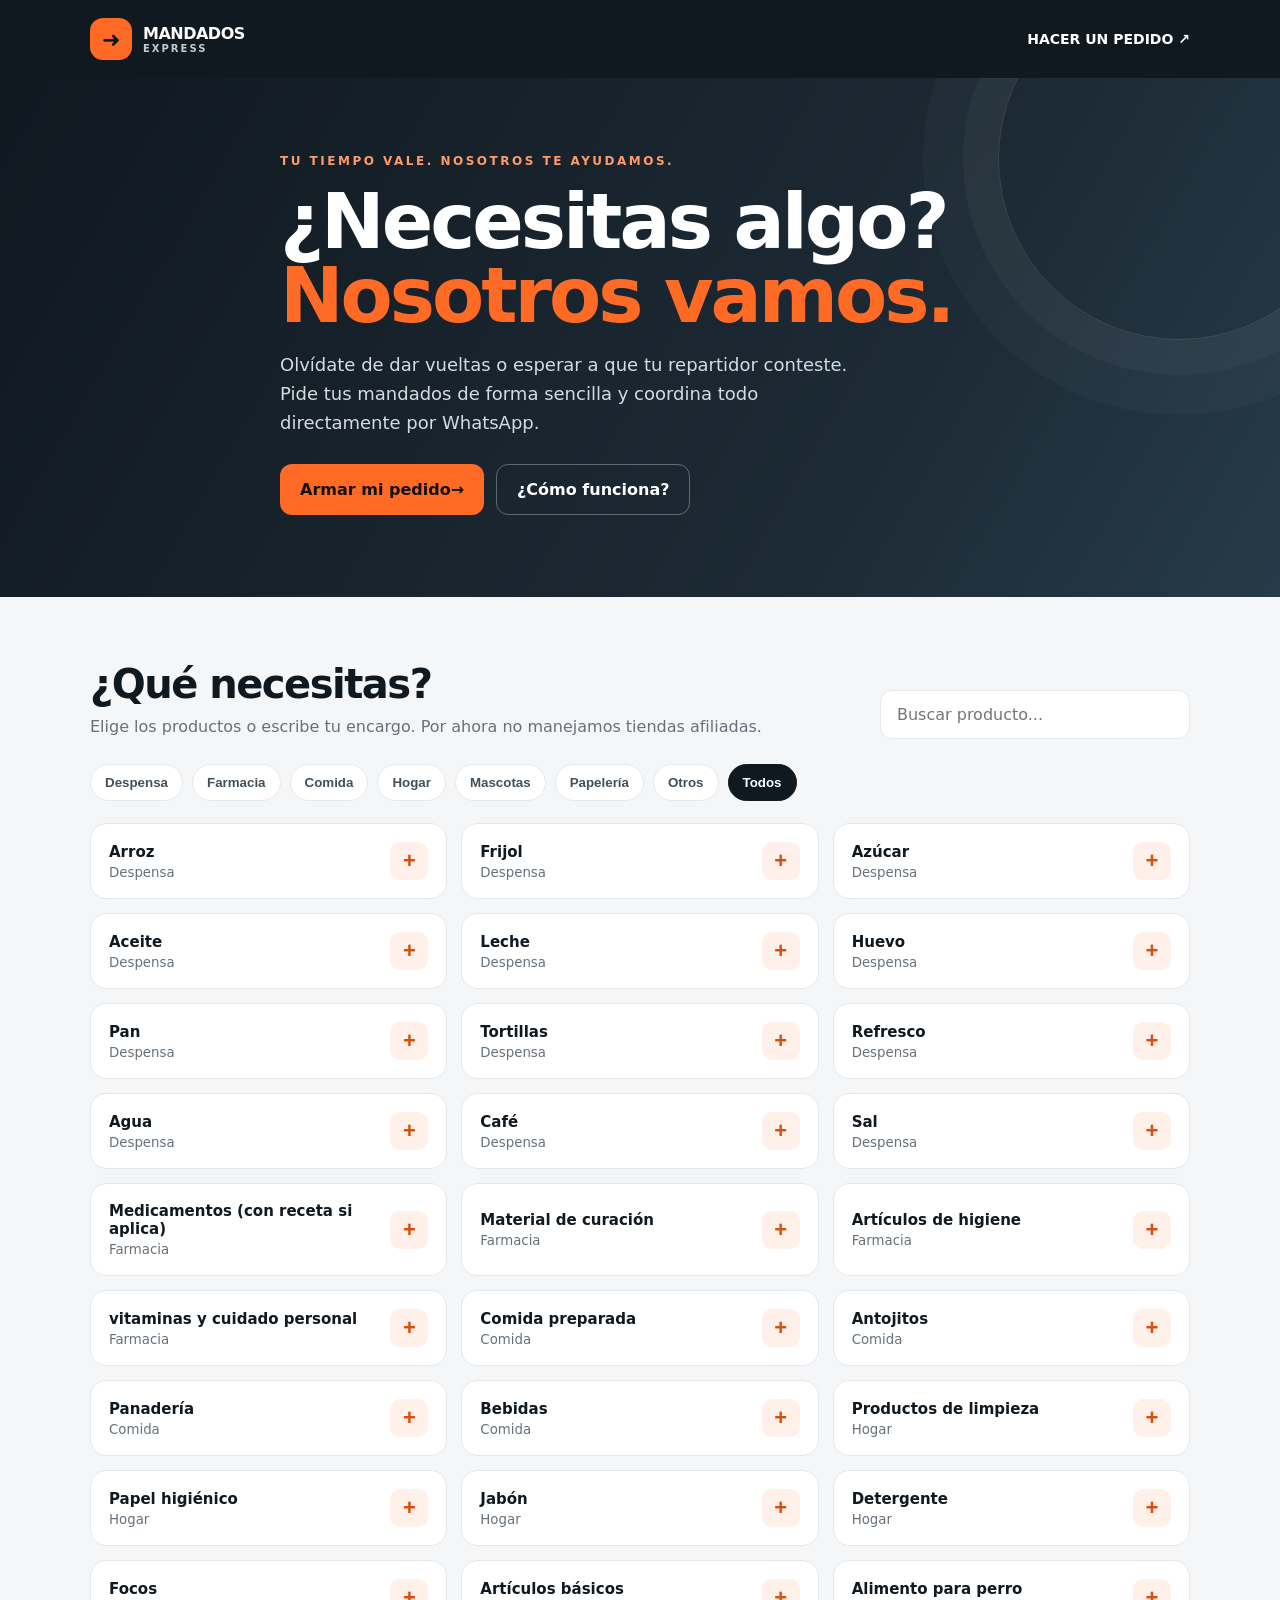
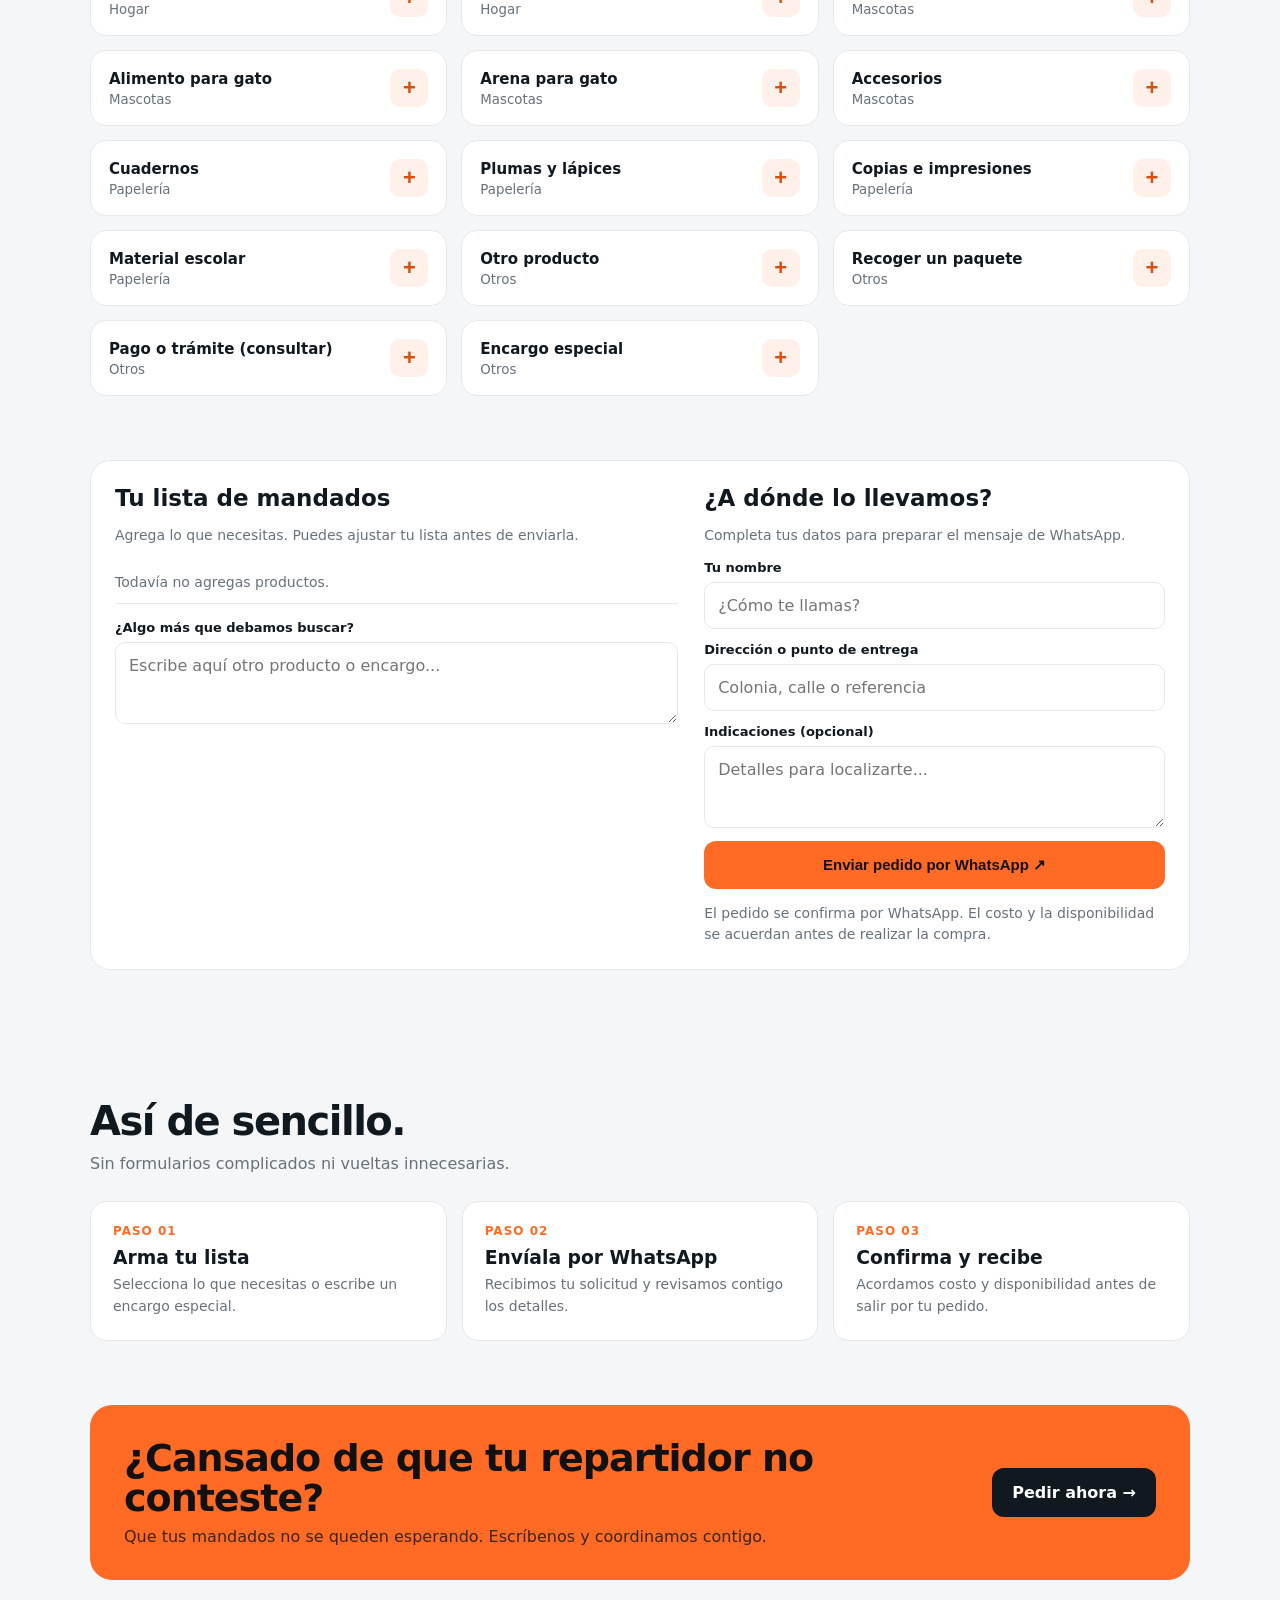
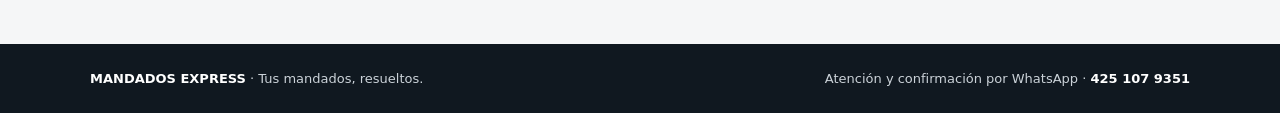
==== mandados-express/index.html @ 9ea8df2b "Agregar primera versión de Mandados Express" ====
<!doctype html>
<html lang="es">
<head>
<meta charset="utf-8">
<meta name="viewport" content="width=device-width,initial-scale=1">
<meta name="theme-color" content="#101820">
<meta name="description" content="Mandados Express. Tus compras y encargos, sin complicaciones. Pide por WhatsApp.">
<title>Mandados Express | Tus mandados, resueltos</title>
<style>
:root{--ink:#101820;--paper:#f5f6f7;--orange:#ff6b24;--muted:#66717b;--line:#e5e8eb;--white:#fff}
*{box-sizing:border-box}html{scroll-behavior:smooth}body{margin:0;background:var(--paper);color:var(--ink);font-family:Inter,ui-sans-serif,system-ui,-apple-system,"Segoe UI",sans-serif}
a{color:inherit}.wrap{width:min(1100px,92%);margin:auto}
header{background:var(--ink);color:white;padding:18px 0}.nav{display:flex;justify-content:space-between;align-items:center;gap:16px}.brand{display:flex;align-items:center;gap:11px;font-weight:900;letter-spacing:-.5px}.mark{display:grid;place-items:center;width:42px;height:42px;border-radius:13px;background:var(--orange);color:#111;font-size:22px}.brand small{display:block;color:#c5cbd0;font-size:10px;letter-spacing:2px;font-weight:700}.nav a{font-size:14px;text-decoration:none;font-weight:800}
.hero{background:linear-gradient(120deg,#101820 0%,#1d2b36 70%,#263b49 100%);color:white;padding:76px 0 82px;overflow:hidden;position:relative}.hero:after{content:"";position:absolute;width:360px;height:360px;border:1px solid #ffffff20;border-radius:50%;right:-80px;top:-100px;box-shadow:0 0 0 35px #ffffff08,0 0 0 75px #ffffff06}.hero-inner{position:relative;z-index:1;max-width:720px}.eyebrow{color:#ff9a69;font-size:12px;font-weight:900;letter-spacing:2.5px;text-transform:uppercase}.hero h1{font-size:clamp(42px,7vw,76px);line-height:.98;letter-spacing:-3px;margin:17px 0}.hero h1 span{color:var(--orange)}.hero p{font-size:18px;line-height:1.6;color:#d4dce1;max-width:570px;margin:0 0 27px}.actions{display:flex;flex-wrap:wrap;gap:12px}.btn{display:inline-flex;align-items:center;justify-content:center;border:0;border-radius:12px;padding:15px 20px;font-weight:900;text-decoration:none;cursor:pointer}.primary{background:var(--orange);color:#111}.secondary{border:1px solid #ffffff50;color:white}.section{padding:64px 0}.section-head{display:flex;justify-content:space-between;align-items:end;gap:20px;margin-bottom:25px}.section h2{font-size:clamp(28px,4vw,40px);letter-spacing:-1.5px;margin:0 0 8px}.section-head p{color:var(--muted);margin:0;line-height:1.5}.search{width:min(310px,100%);padding:14px 16px;border:1px solid var(--line);border-radius:12px;background:white;font:inherit;outline:none}.search:focus,input:focus,textarea:focus{border-color:var(--orange);box-shadow:0 0 0 3px #ff6b2420}
.categories{display:flex;gap:9px;flex-wrap:wrap;margin:0 0 22px}.chip{border:1px solid var(--line);background:white;padding:10px 14px;border-radius:99px;font-weight:800;color:#43505a;cursor:pointer}.chip.active{background:var(--ink);color:white;border-color:var(--ink)}
.catalog{display:grid;grid-template-columns:repeat(3,1fr);gap:14px}.item{background:white;border:1px solid var(--line);border-radius:16px;padding:18px;display:flex;align-items:center;justify-content:space-between;gap:12px}.item strong{display:block;font-size:15px}.item small{color:var(--muted);display:block;margin-top:4px}.add{flex:none;border:0;background:#fff0e9;color:#d94e0c;border-radius:10px;width:38px;height:38px;font-size:22px;font-weight:900;cursor:pointer}.empty{grid-column:1/-1;text-align:center;padding:35px;color:var(--muted);background:white;border-radius:16px}
.order{background:white;border:1px solid var(--line);border-radius:20px;padding:24px;display:grid;grid-template-columns:1.1fr .9fr;gap:26px}.order h3{font-size:23px;margin:0 0 8px}.muted{color:var(--muted);font-size:14px;line-height:1.5}.order-list{margin:16px 0;padding:0;list-style:none}.order-list li{display:flex;justify-content:space-between;gap:12px;padding:10px 0;border-bottom:1px solid var(--line);font-size:14px}.remove{border:0;background:none;color:#b44320;font-weight:800;cursor:pointer}.field{display:grid;gap:7px;margin-bottom:13px}.field label{font-size:13px;font-weight:800}.field input,.field textarea{width:100%;padding:13px;border:1px solid var(--line);border-radius:10px;font:inherit;background:#fff}.field textarea{min-height:82px;resize:vertical}.send{width:100%;font-size:15px}.how{display:grid;grid-template-columns:repeat(3,1fr);gap:15px}.step{background:white;border:1px solid var(--line);border-radius:16px;padding:22px}.num{font-size:12px;font-weight:900;color:var(--orange);letter-spacing:1px}.step h3{margin:9px 0 6px}.step p{margin:0;color:var(--muted);font-size:14px;line-height:1.55}
.ad{background:#ff6b24;border-radius:22px;padding:34px;color:#111;display:flex;align-items:center;justify-content:space-between;gap:22px}.ad h2{font-size:clamp(26px,4vw,38px);line-height:1.05;letter-spacing:-1px;margin:0 0 9px}.ad p{margin:0;color:#3b2419}.ad .btn{background:#101820;color:white;white-space:nowrap}
footer{background:var(--ink);color:#cbd2d8;padding:27px 0;font-size:13px}.foot{display:flex;justify-content:space-between;gap:15px;flex-wrap:wrap}.foot strong{color:white}
@media(max-width:760px){.hero{padding:58px 0}.section{padding:48px 0}.section-head{align-items:stretch;flex-direction:column}.search{width:100%}.catalog{grid-template-columns:repeat(2,1fr)}.order{grid-template-columns:1fr}.how{grid-template-columns:1fr}.ad{align-items:flex-start;flex-direction:column}}
@media(max-width:430px){.catalog{grid-template-columns:1fr}.hero h1{letter-spacing:-2px}.nav>a{font-size:12px}}
</style>
</head>
<body>
<header><div class="wrap nav"><div class="brand"><span class="mark">➜</span><span>MANDADOS<small>EXPRESS</small></span></div><a href="#pedido">HACER UN PEDIDO ↗</a></div></header>
<main>
<section class="hero"><div class="wrap hero-inner"><div class="eyebrow">Tu tiempo vale. Nosotros te ayudamos.</div><h1>¿Necesitas algo?<br><span>Nosotros vamos.</span></h1><p>Olvídate de dar vueltas o esperar a que tu repartidor conteste. Pide tus mandados de forma sencilla y coordina todo directamente por WhatsApp.</p><div class="actions"><a class="btn primary" href="#pedido">Armar mi pedido <span aria-hidden="true">→</span></a><a class="btn secondary" href="#como-funciona">¿Cómo funciona?</a></div></div></section>
<section class="section" id="catalogo"><div class="wrap"><div class="section-head"><div><h2>¿Qué necesitas?</h2><p>Elige los productos o escribe tu encargo. Por ahora no manejamos tiendas afiliadas.</p></div><input class="search" id="search" type="search" placeholder="Buscar producto..." aria-label="Buscar producto"></div><div class="categories" id="categories"></div><div class="catalog" id="catalog"></div></div></section>
<section class="section" id="pedido" style="padding-top:0"><div class="wrap"><div class="order"><div><h3>Tu lista de mandados</h3><p class="muted">Agrega lo que necesitas. Puedes ajustar tu lista antes de enviarla.</p><ul class="order-list" id="orderList"><li class="muted">Todavía no agregas productos.</li></ul><div class="field"><label for="extra">¿Algo más que debamos buscar?</label><textarea id="extra" placeholder="Escribe aquí otro producto o encargo..."></textarea></div></div><div><h3>¿A dónde lo llevamos?</h3><p class="muted">Completa tus datos para preparar el mensaje de WhatsApp.</p><div class="field"><label for="name">Tu nombre</label><input id="name" autocomplete="name" placeholder="¿Cómo te llamas?"></div><div class="field"><label for="address">Dirección o punto de entrega</label><input id="address" autocomplete="street-address" placeholder="Colonia, calle o referencia"></div><div class="field"><label for="notes">Indicaciones (opcional)</label><textarea id="notes" placeholder="Detalles para localizarte..."></textarea></div><button class="btn primary send" id="send">Enviar pedido por WhatsApp ↗</button><p class="muted" style="margin-bottom:0">El pedido se confirma por WhatsApp. El costo y la disponibilidad se acuerdan antes de realizar la compra.</p></div></div></div></section>
<section class="section" id="como-funciona"><div class="wrap"><div class="section-head"><div><h2>Así de sencillo.</h2><p>Sin formularios complicados ni vueltas innecesarias.</p></div></div><div class="how"><article class="step"><div class="num">PASO 01</div><h3>Arma tu lista</h3><p>Selecciona lo que necesitas o escribe un encargo especial.</p></article><article class="step"><div class="num">PASO 02</div><h3>Envíala por WhatsApp</h3><p>Recibimos tu solicitud y revisamos contigo los detalles.</p></article><article class="step"><div class="num">PASO 03</div><h3>Confirma y recibe</h3><p>Acordamos costo y disponibilidad antes de salir por tu pedido.</p></article></div></div></section>
<section class="section" style="padding-top:0"><div class="wrap"><div class="ad"><div><h2>¿Cansado de que tu repartidor no conteste?</h2><p>Que tus mandados no se queden esperando. Escríbenos y coordinamos contigo.</p></div><a class="btn" href="#pedido">Pedir ahora →</a></div></div></section>
</main>
<footer><div class="wrap foot"><div><strong>MANDADOS EXPRESS</strong> · Tus mandados, resueltos.</div><div>Atención y confirmación por WhatsApp · <strong>425 107 9351</strong></div></div></footer>
<script>
const PHONE="524251079351";
const groups={
 "Todos":["Despensa","Farmacia","Comida","Hogar","Mascotas","Papelería","Otros"],
 "Despensa":["Arroz","Frijol","Azúcar","Aceite","Leche","Huevo","Pan","Tortillas","Refresco","Agua","Café","Sal"],
 "Farmacia":["Medicamentos (con receta si aplica)","Material de curación","Artículos de higiene"," vitaminas y cuidado personal"],
 "Comida":["Comida preparada","Antojitos","Panadería","Bebidas"],
 "Hogar":["Productos de limpieza","Papel higiénico","Jabón","Detergente","Focos","Artículos básicos"],
 "Mascotas":["Alimento para perro","Alimento para gato","Arena para gato","Accesorios"],
 "Papelería":["Cuadernos","Plumas y lápices","Copias e impresiones","Material escolar"],
 "Otros":["Otro producto","Recoger un paquete","Pago o trámite (consultar)","Encargo especial"]
};
let active="Todos", selected=[];
const catalog=document.getElementById("catalog"), categories=document.getElementById("categories"), search=document.getElementById("search"), orderList=document.getElementById("orderList");
function renderCategories(){categories.innerHTML=groups.Todos.map(c=>'<button class="chip '+(active===c?'active':'')+'" data-cat="'+c+'">'+c+'</button>').join('')+'<button class="chip '+(active==="Todos"?'active':'')+'" data-cat="Todos">Todos</button>';categories.querySelectorAll("button").forEach(b=>b.addEventListener("click",()=>{active=b.dataset.cat;renderCategories();renderCatalog()}))}
function renderCatalog(){const q=search.value.trim().toLocaleLowerCase("es");let entries=[];Object.entries(groups).forEach(([cat,items])=>{if(cat==="Todos"||active!=="Todos"&&cat!==active)return;items.forEach(name=>{if(name.toLocaleLowerCase("es").includes(q))entries.push({cat,name})})});catalog.innerHTML=entries.length?entries.map((x,i)=>'<article class="item"><div><strong>'+x.name+'</strong><small>'+x.cat+'</small></div><button class="add" data-index="'+i+'" aria-label="Agregar '+x.name+'">+</button></article>').join(''):'<div class="empty">No encontramos ese producto. Puedes escribirlo en “¿Algo más que debamos buscar?”.</div>';catalog.querySelectorAll(".add").forEach((b,i)=>b.addEventListener("click",()=>{selected.push(entries[i].name);renderOrder()}))}
function renderOrder(){orderList.innerHTML=selected.length?selected.map((n,i)=>'<li><span>'+n+'</span><button class="remove" data-remove="'+i+'">Quitar</button></li>').join(''):'<li class="muted">Todavía no agregas productos.</li>';orderList.querySelectorAll("[data-remove]").forEach(b=>b.addEventListener("click",()=>{selected.splice(Number(b.dataset.remove),1);renderOrder()}))}
search.addEventListener("input",renderCatalog);
document.getElementById("send").addEventListener("click",()=>{const name=document.getElementById("name").value.trim(),address=document.getElementById("address").value.trim(),extra=document.getElementById("extra").value.trim(),notes=document.getElementById("notes").value.trim();if(!name||!address){alert("Escribe tu nombre y la dirección o punto de entrega.");return}if(!selected.length&&!extra){alert("Agrega al menos un producto o encargo.");return}const lines=["Hola, quiero solicitar un mandado con Mandados Express.","","Nombre: "+name,"Entrega: "+address,"","Mi lista:",...(selected.length?selected.map((x,i)=>(i+1)+". "+x):["Sin productos seleccionados"]),...(extra?["","Otro encargo: "+extra]:[]),...(notes?["","Indicaciones: "+notes]:[]),"","Por favor confirmen disponibilidad y costo antes de realizar la compra."];window.open("https://wa.me/"+PHONE+"?text="+encodeURIComponent(lines.join("\n")),"_blank","noopener")});
renderCategories();renderCatalog();renderOrder();
</script>
</body>
</html>
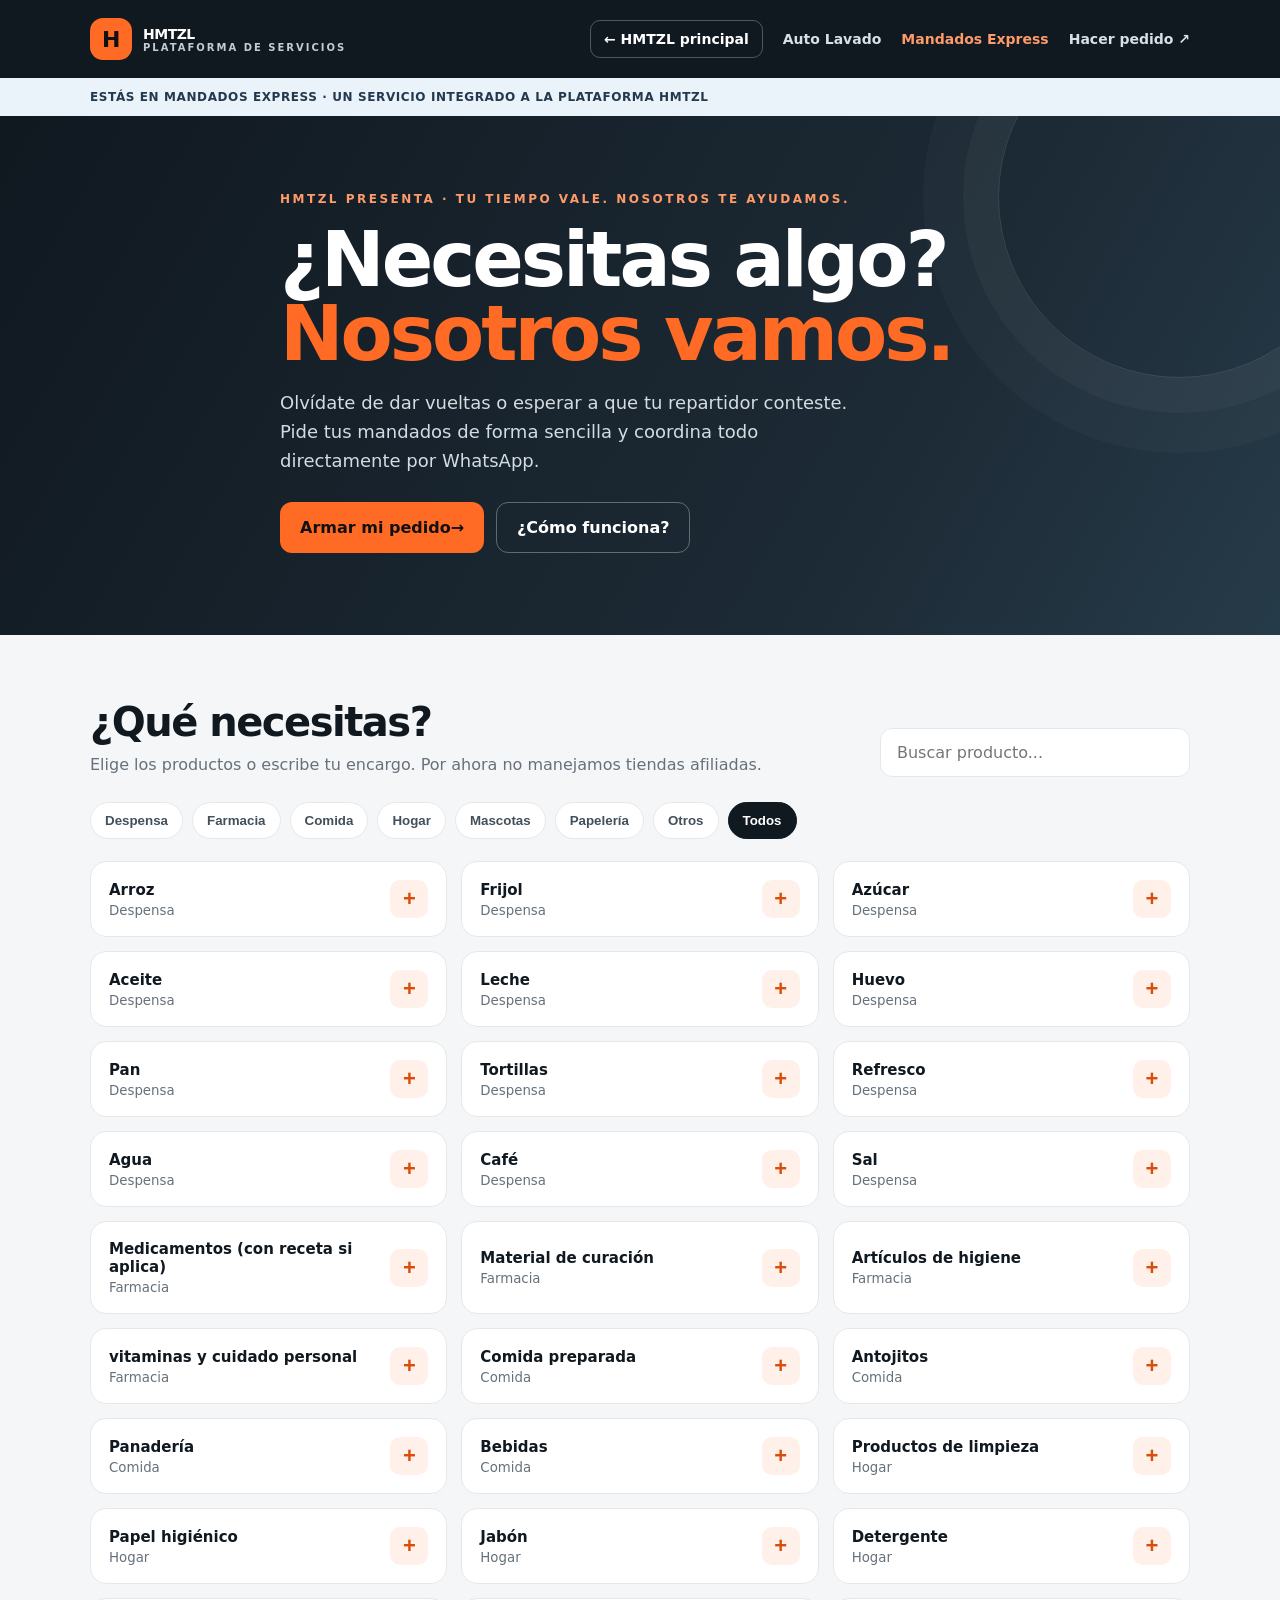
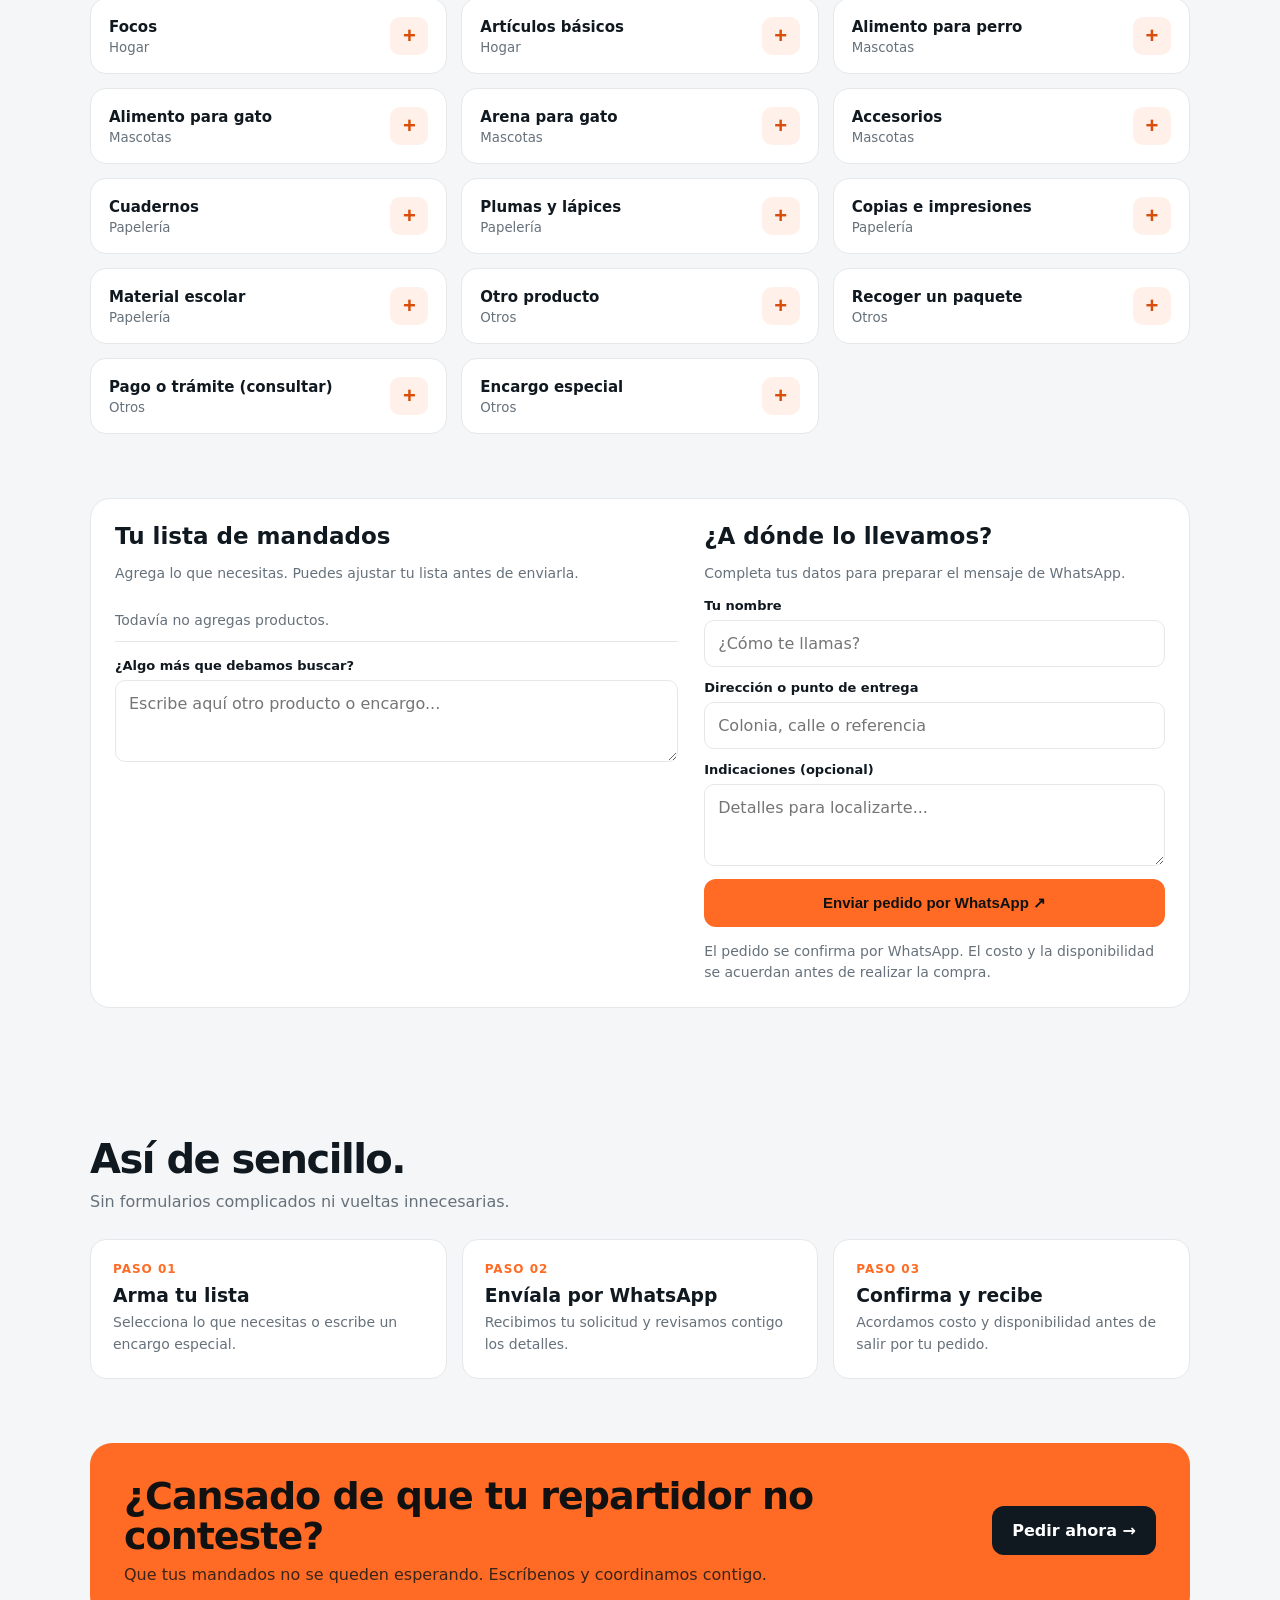
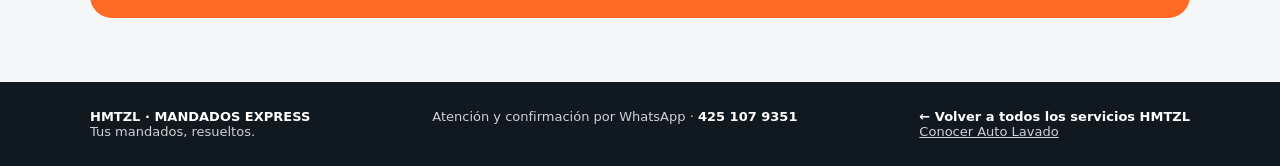
==== commit 4005aea1: "Connect Mandados Express to HMTZL navigation" ====
--- a/mandados-express/index.html
+++ b/mandados-express/index.html
@@ -4,33 +4,33 @@
 <meta charset="utf-8">
 <meta name="viewport" content="width=device-width,initial-scale=1">
 <meta name="theme-color" content="#101820">
-<meta name="description" content="Mandados Express. Tus compras y encargos, sin complicaciones. Pide por WhatsApp.">
-<title>Mandados Express | Tus mandados, resueltos</title>
+<meta name="description" content="Mandados Express, servicio de la plataforma HMTZL. Tus compras y encargos, coordinados directamente por WhatsApp.">
+<title>Mandados Express | HMTZL</title>
 <style>
 :root{--ink:#101820;--paper:#f5f6f7;--orange:#ff6b24;--muted:#66717b;--line:#e5e8eb;--white:#fff}
 *{box-sizing:border-box}html{scroll-behavior:smooth}body{margin:0;background:var(--paper);color:var(--ink);font-family:Inter,ui-sans-serif,system-ui,-apple-system,"Segoe UI",sans-serif}
 a{color:inherit}.wrap{width:min(1100px,92%);margin:auto}
-header{background:var(--ink);color:white;padding:18px 0}.nav{display:flex;justify-content:space-between;align-items:center;gap:16px}.brand{display:flex;align-items:center;gap:11px;font-weight:900;letter-spacing:-.5px}.mark{display:grid;place-items:center;width:42px;height:42px;border-radius:13px;background:var(--orange);color:#111;font-size:22px}.brand small{display:block;color:#c5cbd0;font-size:10px;letter-spacing:2px;font-weight:700}.nav a{font-size:14px;text-decoration:none;font-weight:800}
+header{background:var(--ink);color:white;padding:18px 0}.nav{display:flex;justify-content:space-between;align-items:center;gap:18px}.brand{display:flex;align-items:center;gap:11px;font-weight:900;letter-spacing:-.5px}.mark{display:grid;place-items:center;width:42px;height:42px;border-radius:13px;background:var(--orange);color:#111;font-size:22px}.brand small{display:block;color:#c5cbd0;font-size:10px;letter-spacing:2px;font-weight:700}.nav a{font-size:14px;text-decoration:none;font-weight:800}.brand-link{text-decoration:none}.nav-links{display:flex;align-items:center;gap:20px}.nav-links a{color:#d8e0e6}.nav-links a.current{color:#ff9a69}.nav-links .main-link{color:#fff;border:1px solid #ffffff45;padding:10px 13px;border-radius:10px}.platform-note{background:#eaf2fa;color:#23394d;padding:12px 0;font-size:12px;font-weight:800;letter-spacing:.6px}.platform-note a{color:#135da8;text-decoration:none}
 .hero{background:linear-gradient(120deg,#101820 0%,#1d2b36 70%,#263b49 100%);color:white;padding:76px 0 82px;overflow:hidden;position:relative}.hero:after{content:"";position:absolute;width:360px;height:360px;border:1px solid #ffffff20;border-radius:50%;right:-80px;top:-100px;box-shadow:0 0 0 35px #ffffff08,0 0 0 75px #ffffff06}.hero-inner{position:relative;z-index:1;max-width:720px}.eyebrow{color:#ff9a69;font-size:12px;font-weight:900;letter-spacing:2.5px;text-transform:uppercase}.hero h1{font-size:clamp(42px,7vw,76px);line-height:.98;letter-spacing:-3px;margin:17px 0}.hero h1 span{color:var(--orange)}.hero p{font-size:18px;line-height:1.6;color:#d4dce1;max-width:570px;margin:0 0 27px}.actions{display:flex;flex-wrap:wrap;gap:12px}.btn{display:inline-flex;align-items:center;justify-content:center;border:0;border-radius:12px;padding:15px 20px;font-weight:900;text-decoration:none;cursor:pointer}.primary{background:var(--orange);color:#111}.secondary{border:1px solid #ffffff50;color:white}.section{padding:64px 0}.section-head{display:flex;justify-content:space-between;align-items:end;gap:20px;margin-bottom:25px}.section h2{font-size:clamp(28px,4vw,40px);letter-spacing:-1.5px;margin:0 0 8px}.section-head p{color:var(--muted);margin:0;line-height:1.5}.search{width:min(310px,100%);padding:14px 16px;border:1px solid var(--line);border-radius:12px;background:white;font:inherit;outline:none}.search:focus,input:focus,textarea:focus{border-color:var(--orange);box-shadow:0 0 0 3px #ff6b2420}
 .categories{display:flex;gap:9px;flex-wrap:wrap;margin:0 0 22px}.chip{border:1px solid var(--line);background:white;padding:10px 14px;border-radius:99px;font-weight:800;color:#43505a;cursor:pointer}.chip.active{background:var(--ink);color:white;border-color:var(--ink)}
 .catalog{display:grid;grid-template-columns:repeat(3,1fr);gap:14px}.item{background:white;border:1px solid var(--line);border-radius:16px;padding:18px;display:flex;align-items:center;justify-content:space-between;gap:12px}.item strong{display:block;font-size:15px}.item small{color:var(--muted);display:block;margin-top:4px}.add{flex:none;border:0;background:#fff0e9;color:#d94e0c;border-radius:10px;width:38px;height:38px;font-size:22px;font-weight:900;cursor:pointer}.empty{grid-column:1/-1;text-align:center;padding:35px;color:var(--muted);background:white;border-radius:16px}
 .order{background:white;border:1px solid var(--line);border-radius:20px;padding:24px;display:grid;grid-template-columns:1.1fr .9fr;gap:26px}.order h3{font-size:23px;margin:0 0 8px}.muted{color:var(--muted);font-size:14px;line-height:1.5}.order-list{margin:16px 0;padding:0;list-style:none}.order-list li{display:flex;justify-content:space-between;gap:12px;padding:10px 0;border-bottom:1px solid var(--line);font-size:14px}.remove{border:0;background:none;color:#b44320;font-weight:800;cursor:pointer}.field{display:grid;gap:7px;margin-bottom:13px}.field label{font-size:13px;font-weight:800}.field input,.field textarea{width:100%;padding:13px;border:1px solid var(--line);border-radius:10px;font:inherit;background:#fff}.field textarea{min-height:82px;resize:vertical}.send{width:100%;font-size:15px}.how{display:grid;grid-template-columns:repeat(3,1fr);gap:15px}.step{background:white;border:1px solid var(--line);border-radius:16px;padding:22px}.num{font-size:12px;font-weight:900;color:var(--orange);letter-spacing:1px}.step h3{margin:9px 0 6px}.step p{margin:0;color:var(--muted);font-size:14px;line-height:1.55}
 .ad{background:#ff6b24;border-radius:22px;padding:34px;color:#111;display:flex;align-items:center;justify-content:space-between;gap:22px}.ad h2{font-size:clamp(26px,4vw,38px);line-height:1.05;letter-spacing:-1px;margin:0 0 9px}.ad p{margin:0;color:#3b2419}.ad .btn{background:#101820;color:white;white-space:nowrap}
 footer{background:var(--ink);color:#cbd2d8;padding:27px 0;font-size:13px}.foot{display:flex;justify-content:space-between;gap:15px;flex-wrap:wrap}.foot strong{color:white}
-@media(max-width:760px){.hero{padding:58px 0}.section{padding:48px 0}.section-head{align-items:stretch;flex-direction:column}.search{width:100%}.catalog{grid-template-columns:repeat(2,1fr)}.order{grid-template-columns:1fr}.how{grid-template-columns:1fr}.ad{align-items:flex-start;flex-direction:column}}
+@media(max-width:760px){.nav{flex-wrap:wrap}.nav-links{width:100%;justify-content:space-between;gap:8px;flex-wrap:wrap}.nav-links a{font-size:12px}.nav-links .main-link{padding:8px 10px}.hero{padding:58px 0}.section{padding:48px 0}.section-head{align-items:stretch;flex-direction:column}.search{width:100%}.catalog{grid-template-columns:repeat(2,1fr)}.order{grid-template-columns:1fr}.how{grid-template-columns:1fr}.ad{align-items:flex-start;flex-direction:column}}
 @media(max-width:430px){.catalog{grid-template-columns:1fr}.hero h1{letter-spacing:-2px}.nav>a{font-size:12px}}
 </style>
 </head>
 <body>
-<header><div class="wrap nav"><div class="brand"><span class="mark">➜</span><span>MANDADOS<small>EXPRESS</small></span></div><a href="#pedido">HACER UN PEDIDO ↗</a></div></header>
+<header><div class="wrap nav"><a class="brand brand-link" href="../index.html" aria-label="Volver a HMTZL"><span class="mark">H</span><span>HMTZL<small>PLATAFORMA DE SERVICIOS</small></span></a><nav class="nav-links" aria-label="Navegación HMTZL"><a class="main-link" href="../index.html">← HMTZL principal</a><a href="../index.html#paquetes">Auto Lavado</a><a class="current" href="#catalogo" aria-current="page">Mandados Express</a><a href="#pedido">Hacer pedido ↗</a></nav></div></header><div class="platform-note"><div class="wrap">ESTÁS EN MANDADOS EXPRESS · UN SERVICIO INTEGRADO A LA PLATAFORMA HMTZL</div></div>
 <main>
-<section class="hero"><div class="wrap hero-inner"><div class="eyebrow">Tu tiempo vale. Nosotros te ayudamos.</div><h1>¿Necesitas algo?<br><span>Nosotros vamos.</span></h1><p>Olvídate de dar vueltas o esperar a que tu repartidor conteste. Pide tus mandados de forma sencilla y coordina todo directamente por WhatsApp.</p><div class="actions"><a class="btn primary" href="#pedido">Armar mi pedido <span aria-hidden="true">→</span></a><a class="btn secondary" href="#como-funciona">¿Cómo funciona?</a></div></div></section>
+<section class="hero"><div class="wrap hero-inner"><div class="eyebrow">HMTZL presenta · Tu tiempo vale. Nosotros te ayudamos.</div><h1>¿Necesitas algo?<br><span>Nosotros vamos.</span></h1><p>Olvídate de dar vueltas o esperar a que tu repartidor conteste. Pide tus mandados de forma sencilla y coordina todo directamente por WhatsApp.</p><div class="actions"><a class="btn primary" href="#pedido">Armar mi pedido <span aria-hidden="true">→</span></a><a class="btn secondary" href="#como-funciona">¿Cómo funciona?</a></div></div></section>
 <section class="section" id="catalogo"><div class="wrap"><div class="section-head"><div><h2>¿Qué necesitas?</h2><p>Elige los productos o escribe tu encargo. Por ahora no manejamos tiendas afiliadas.</p></div><input class="search" id="search" type="search" placeholder="Buscar producto..." aria-label="Buscar producto"></div><div class="categories" id="categories"></div><div class="catalog" id="catalog"></div></div></section>
 <section class="section" id="pedido" style="padding-top:0"><div class="wrap"><div class="order"><div><h3>Tu lista de mandados</h3><p class="muted">Agrega lo que necesitas. Puedes ajustar tu lista antes de enviarla.</p><ul class="order-list" id="orderList"><li class="muted">Todavía no agregas productos.</li></ul><div class="field"><label for="extra">¿Algo más que debamos buscar?</label><textarea id="extra" placeholder="Escribe aquí otro producto o encargo..."></textarea></div></div><div><h3>¿A dónde lo llevamos?</h3><p class="muted">Completa tus datos para preparar el mensaje de WhatsApp.</p><div class="field"><label for="name">Tu nombre</label><input id="name" autocomplete="name" placeholder="¿Cómo te llamas?"></div><div class="field"><label for="address">Dirección o punto de entrega</label><input id="address" autocomplete="street-address" placeholder="Colonia, calle o referencia"></div><div class="field"><label for="notes">Indicaciones (opcional)</label><textarea id="notes" placeholder="Detalles para localizarte..."></textarea></div><button class="btn primary send" id="send">Enviar pedido por WhatsApp ↗</button><p class="muted" style="margin-bottom:0">El pedido se confirma por WhatsApp. El costo y la disponibilidad se acuerdan antes de realizar la compra.</p></div></div></div></section>
 <section class="section" id="como-funciona"><div class="wrap"><div class="section-head"><div><h2>Así de sencillo.</h2><p>Sin formularios complicados ni vueltas innecesarias.</p></div></div><div class="how"><article class="step"><div class="num">PASO 01</div><h3>Arma tu lista</h3><p>Selecciona lo que necesitas o escribe un encargo especial.</p></article><article class="step"><div class="num">PASO 02</div><h3>Envíala por WhatsApp</h3><p>Recibimos tu solicitud y revisamos contigo los detalles.</p></article><article class="step"><div class="num">PASO 03</div><h3>Confirma y recibe</h3><p>Acordamos costo y disponibilidad antes de salir por tu pedido.</p></article></div></div></section>
 <section class="section" style="padding-top:0"><div class="wrap"><div class="ad"><div><h2>¿Cansado de que tu repartidor no conteste?</h2><p>Que tus mandados no se queden esperando. Escríbenos y coordinamos contigo.</p></div><a class="btn" href="#pedido">Pedir ahora →</a></div></div></section>
 </main>
-<footer><div class="wrap foot"><div><strong>MANDADOS EXPRESS</strong> · Tus mandados, resueltos.</div><div>Atención y confirmación por WhatsApp · <strong>425 107 9351</strong></div></div></footer>
+<footer><div class="wrap foot"><div><strong>HMTZL · MANDADOS EXPRESS</strong><br>Tus mandados, resueltos.</div><div>Atención y confirmación por WhatsApp · <strong>425 107 9351</strong></div><div><a href="../index.html" style="color:#fff;font-weight:800;text-decoration:none">← Volver a todos los servicios HMTZL</a><br><a href="../index.html#paquetes" style="color:#cbd2d8">Conocer Auto Lavado</a></div></div></footer>
 <script>
 const PHONE="524251079351";
 const groups={
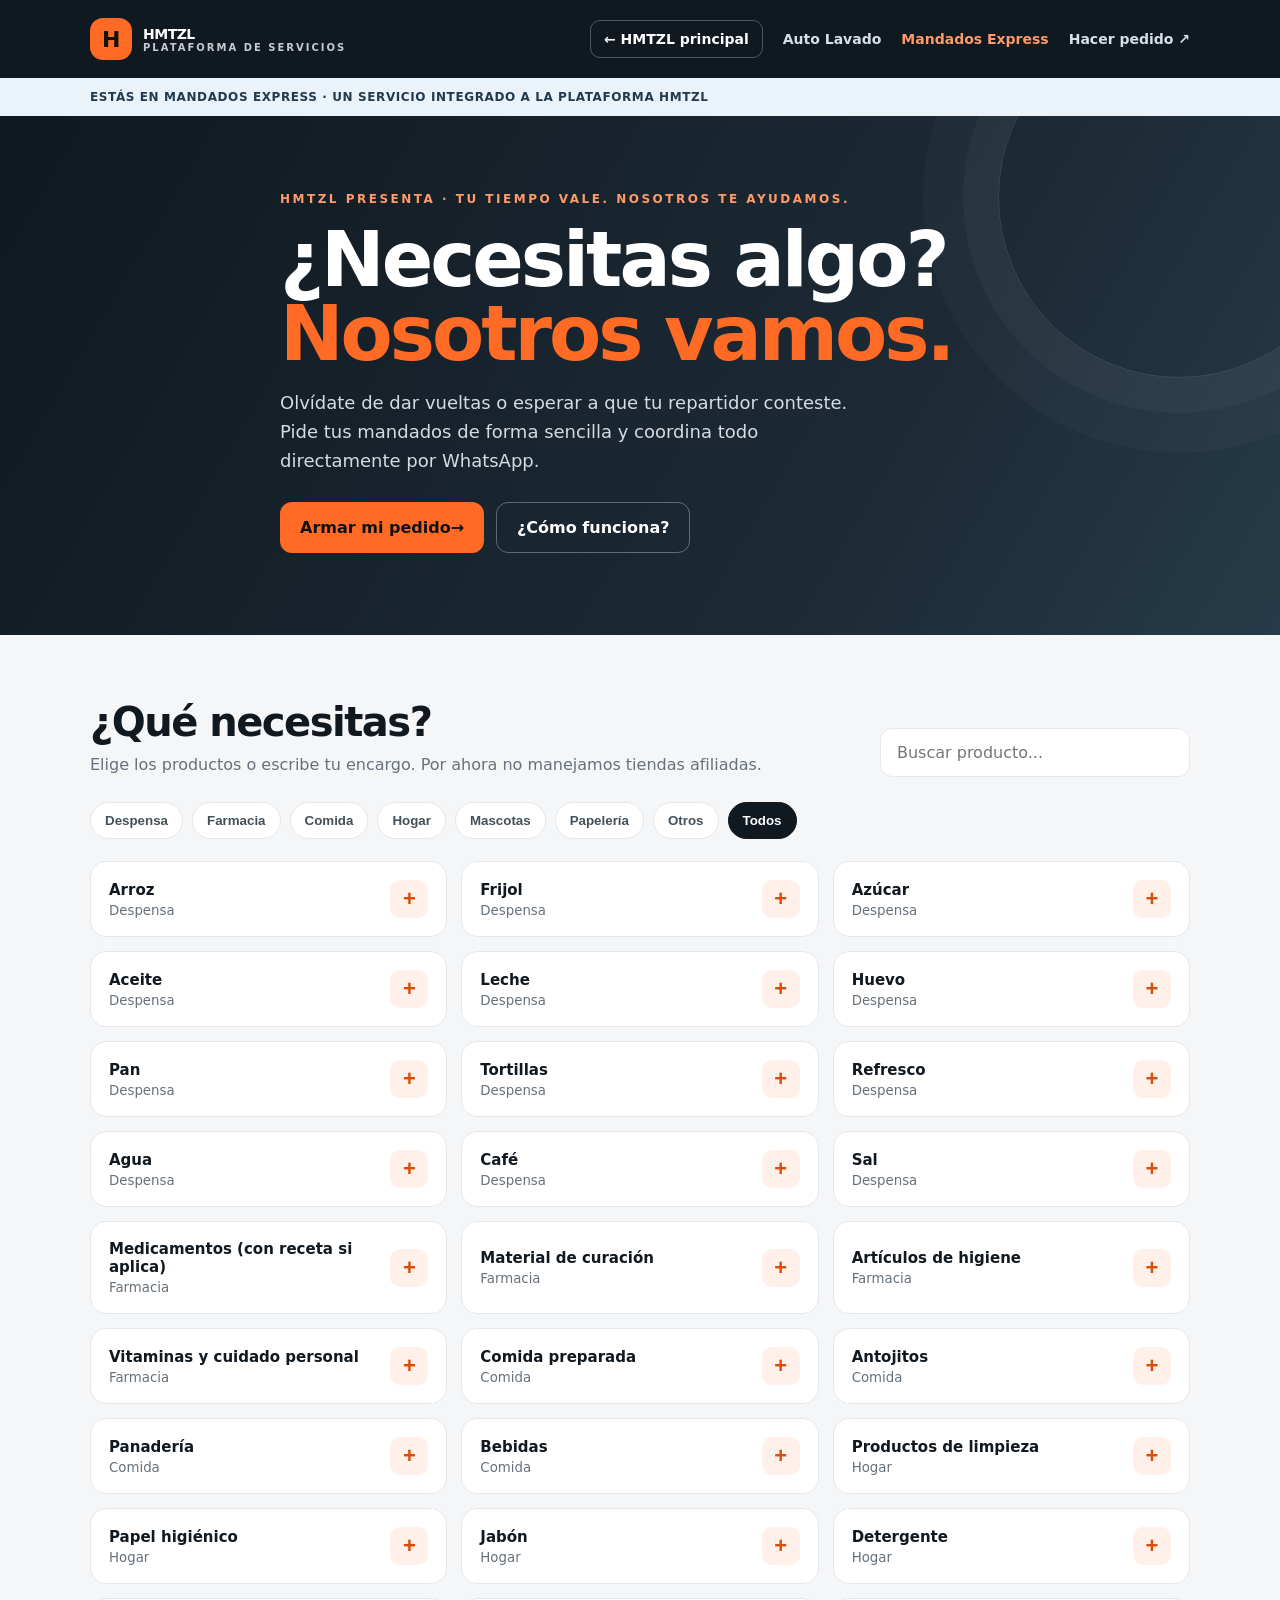
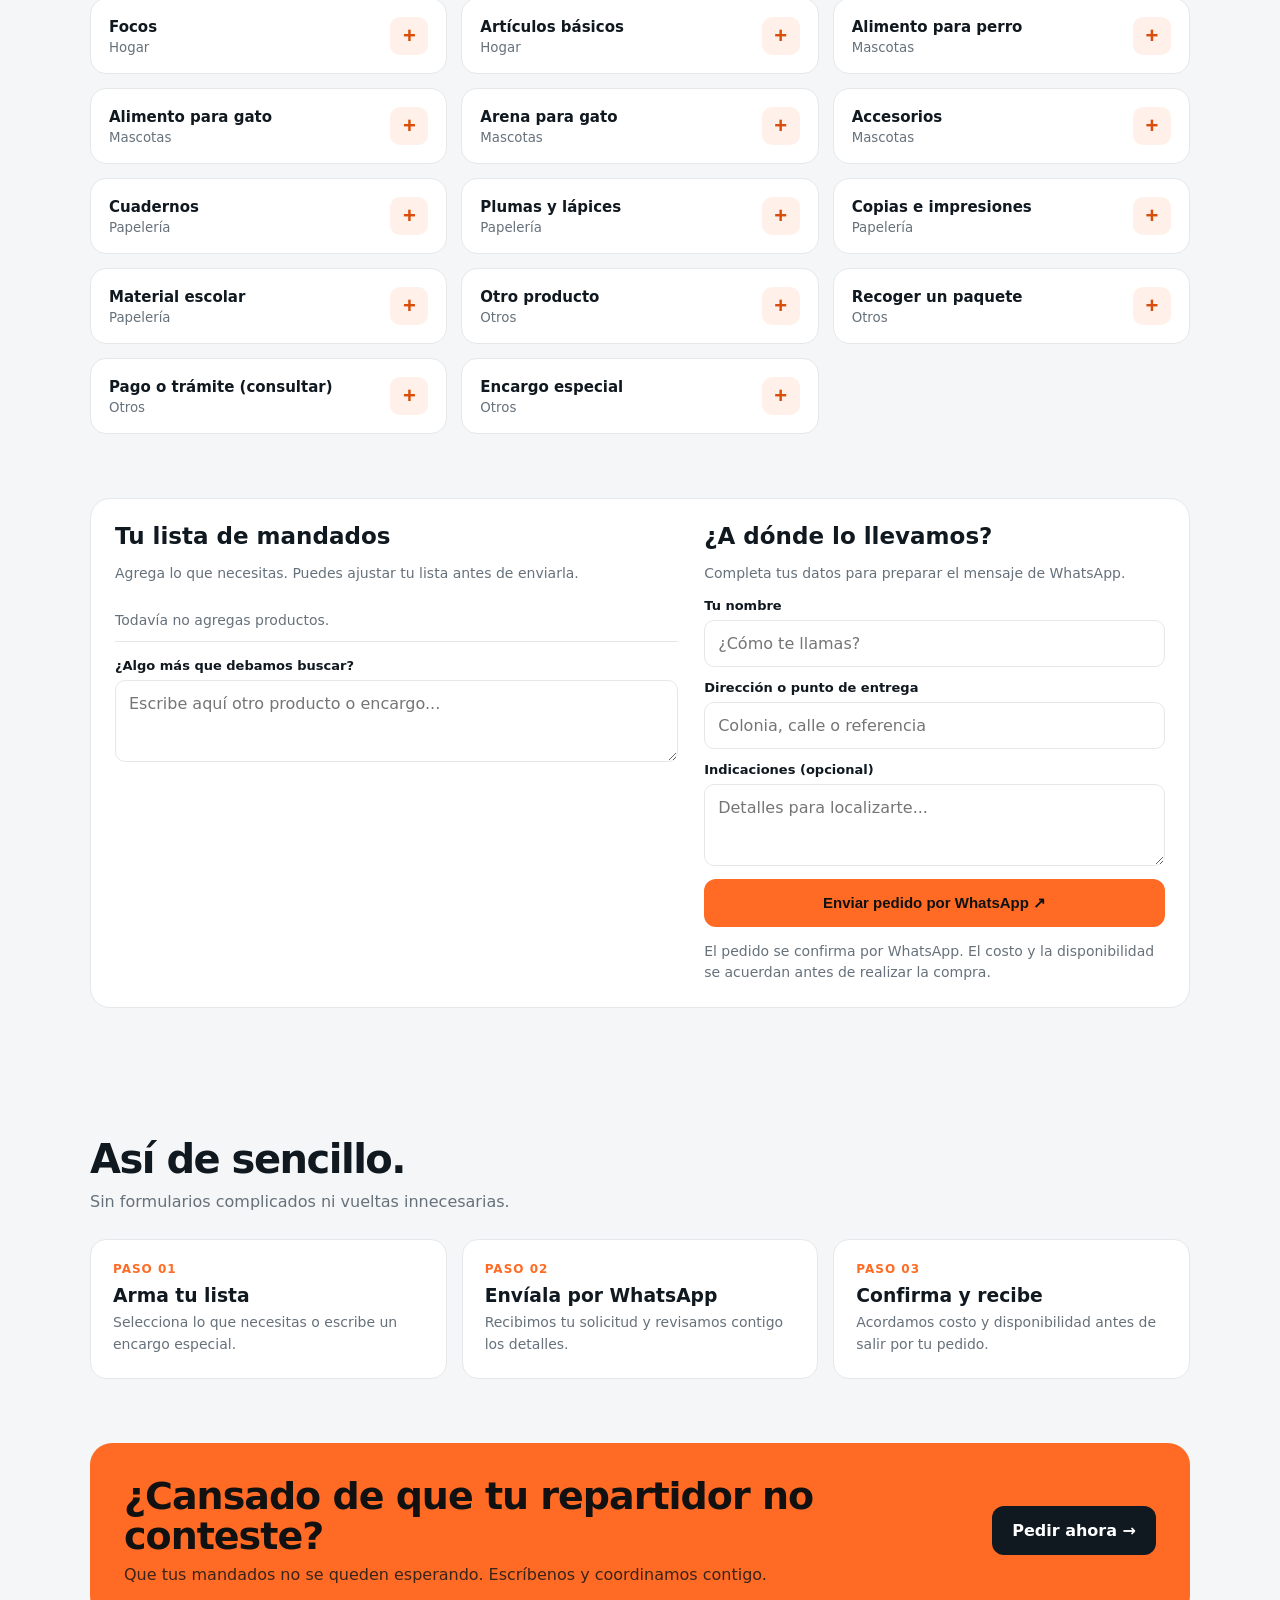
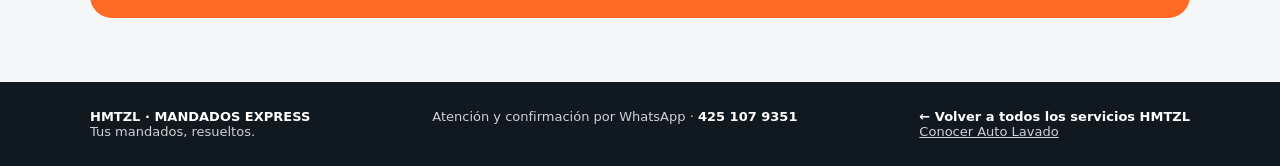
==== commit 561c05c1: "Proteger entradas y renderizado de Mandados Express" ====
--- a/mandados-express/index.html
+++ b/mandados-express/index.html
@@ -4,6 +4,8 @@
 <meta charset="utf-8">
 <meta name="viewport" content="width=device-width,initial-scale=1">
 <meta name="theme-color" content="#101820">
+<meta name="referrer" content="strict-origin-when-cross-origin">
+<meta http-equiv="Content-Security-Policy" content="default-src 'self'; img-src 'self' data:; style-src 'self' 'unsafe-inline'; font-src 'self'; script-src 'self' 'unsafe-inline'; connect-src 'self'; base-uri 'self'; form-action 'self'">
 <meta name="description" content="Mandados Express, servicio de la plataforma HMTZL. Tus compras y encargos, coordinados directamente por WhatsApp.">
 <title>Mandados Express | HMTZL</title>
 <style>
@@ -32,24 +34,49 @@
 </main>
 <footer><div class="wrap foot"><div><strong>HMTZL · MANDADOS EXPRESS</strong><br>Tus mandados, resueltos.</div><div>Atención y confirmación por WhatsApp · <strong>425 107 9351</strong></div><div><a href="../index.html" style="color:#fff;font-weight:800;text-decoration:none">← Volver a todos los servicios HMTZL</a><br><a href="../index.html#paquetes" style="color:#cbd2d8">Conocer Auto Lavado</a></div></div></footer>
 <script>
+"use strict";
 const PHONE="524251079351";
 const groups={
- "Todos":["Despensa","Farmacia","Comida","Hogar","Mascotas","Papelería","Otros"],
- "Despensa":["Arroz","Frijol","Azúcar","Aceite","Leche","Huevo","Pan","Tortillas","Refresco","Agua","Café","Sal"],
- "Farmacia":["Medicamentos (con receta si aplica)","Material de curación","Artículos de higiene"," vitaminas y cuidado personal"],
- "Comida":["Comida preparada","Antojitos","Panadería","Bebidas"],
- "Hogar":["Productos de limpieza","Papel higiénico","Jabón","Detergente","Focos","Artículos básicos"],
- "Mascotas":["Alimento para perro","Alimento para gato","Arena para gato","Accesorios"],
- "Papelería":["Cuadernos","Plumas y lápices","Copias e impresiones","Material escolar"],
- "Otros":["Otro producto","Recoger un paquete","Pago o trámite (consultar)","Encargo especial"]
+"Todos":["Despensa","Farmacia","Comida","Hogar","Mascotas","Papelería","Otros"],
+"Despensa":["Arroz","Frijol","Azúcar","Aceite","Leche","Huevo","Pan","Tortillas","Refresco","Agua","Café","Sal"],
+"Farmacia":["Medicamentos (con receta si aplica)","Material de curación","Artículos de higiene","Vitaminas y cuidado personal"],
+"Comida":["Comida preparada","Antojitos","Panadería","Bebidas"],
+"Hogar":["Productos de limpieza","Papel higiénico","Jabón","Detergente","Focos","Artículos básicos"],
+"Mascotas":["Alimento para perro","Alimento para gato","Arena para gato","Accesorios"],
+"Papelería":["Cuadernos","Plumas y lápices","Copias e impresiones","Material escolar"],
+"Otros":["Otro producto","Recoger un paquete","Pago o trámite (consultar)","Encargo especial"]
 };
-let active="Todos", selected=[];
-const catalog=document.getElementById("catalog"), categories=document.getElementById("categories"), search=document.getElementById("search"), orderList=document.getElementById("orderList");
-function renderCategories(){categories.innerHTML=groups.Todos.map(c=>'<button class="chip '+(active===c?'active':'')+'" data-cat="'+c+'">'+c+'</button>').join('')+'<button class="chip '+(active==="Todos"?'active':'')+'" data-cat="Todos">Todos</button>';categories.querySelectorAll("button").forEach(b=>b.addEventListener("click",()=>{active=b.dataset.cat;renderCategories();renderCatalog()}))}
-function renderCatalog(){const q=search.value.trim().toLocaleLowerCase("es");let entries=[];Object.entries(groups).forEach(([cat,items])=>{if(cat==="Todos"||active!=="Todos"&&cat!==active)return;items.forEach(name=>{if(name.toLocaleLowerCase("es").includes(q))entries.push({cat,name})})});catalog.innerHTML=entries.length?entries.map((x,i)=>'<article class="item"><div><strong>'+x.name+'</strong><small>'+x.cat+'</small></div><button class="add" data-index="'+i+'" aria-label="Agregar '+x.name+'">+</button></article>').join(''):'<div class="empty">No encontramos ese producto. Puedes escribirlo en “¿Algo más que debamos buscar?”.</div>';catalog.querySelectorAll(".add").forEach((b,i)=>b.addEventListener("click",()=>{selected.push(entries[i].name);renderOrder()}))}
-function renderOrder(){orderList.innerHTML=selected.length?selected.map((n,i)=>'<li><span>'+n+'</span><button class="remove" data-remove="'+i+'">Quitar</button></li>').join(''):'<li class="muted">Todavía no agregas productos.</li>';orderList.querySelectorAll("[data-remove]").forEach(b=>b.addEventListener("click",()=>{selected.splice(Number(b.dataset.remove),1);renderOrder()}))}
-search.addEventListener("input",renderCatalog);
-document.getElementById("send").addEventListener("click",()=>{const name=document.getElementById("name").value.trim(),address=document.getElementById("address").value.trim(),extra=document.getElementById("extra").value.trim(),notes=document.getElementById("notes").value.trim();if(!name||!address){alert("Escribe tu nombre y la dirección o punto de entrega.");return}if(!selected.length&&!extra){alert("Agrega al menos un producto o encargo.");return}const lines=["Hola, quiero solicitar un mandado con Mandados Express.","","Nombre: "+name,"Entrega: "+address,"","Mi lista:",...(selected.length?selected.map((x,i)=>(i+1)+". "+x):["Sin productos seleccionados"]),...(extra?["","Otro encargo: "+extra]:[]),...(notes?["","Indicaciones: "+notes]:[]),"","Por favor confirmen disponibilidad y costo antes de realizar la compra."];window.open("https://wa.me/"+PHONE+"?text="+encodeURIComponent(lines.join("\n")),"_blank","noopener")});
+let active="Todos",selected=[];
+const $=id=>document.getElementById(id);
+const catalog=$("catalog"),categories=$("categories"),search=$("search"),orderList=$("orderList");
+function clean(value,max){return String(value||"").replace(/[<>]/g,"").replace(/[\u0000-\u001F\u007F]/g," ").replace(/\s+/g," ").trim().slice(0,max);}
+function el(tag,cls,text){const n=document.createElement(tag);if(cls)n.className=cls;if(text!==undefined)n.textContent=text;return n;}
+function renderCategories(){
+ categories.replaceChildren();
+ [...groups.Todos,"Todos"].forEach(cat=>{const b=el("button","chip"+(active===cat?" active":""),cat);b.type="button";b.dataset.cat=cat;b.addEventListener("click",()=>{active=cat;renderCategories();renderCatalog();});categories.appendChild(b);});
+}
+function renderCatalog(){
+ const q=clean(search.value,60).toLocaleLowerCase("es"),entries=[];
+ Object.entries(groups).forEach(([cat,items])=>{if(cat==="Todos"||(active!=="Todos"&&cat!==active))return;items.forEach(name=>{if(name.toLocaleLowerCase("es").includes(q))entries.push({cat,name});});});
+ catalog.replaceChildren();
+ if(!entries.length){catalog.appendChild(el("div","empty","No encontramos ese producto. Puedes escribirlo en “¿Algo más que debamos buscar?”."));return;}
+ entries.forEach(item=>{const card=el("article","item"),info=el("div"),strong=el("strong","",item.name),small=el("small","",item.cat),add=el("button","add","+");info.append(strong,small);add.type="button";add.setAttribute("aria-label","Agregar "+item.name);add.addEventListener("click",()=>{if(selected.length>=30){alert("Puedes agregar hasta 30 productos por pedido.");return;}selected.push(item.name);renderOrder();});card.append(info,add);catalog.appendChild(card);});
+}
+function renderOrder(){
+ orderList.replaceChildren();
+ if(!selected.length){orderList.appendChild(el("li","muted","Todavía no agregas productos."));return;}
+ selected.forEach((name,index)=>{const li=el("li"),label=el("span","",name),remove=el("button","remove","Quitar");remove.type="button";remove.addEventListener("click",()=>{selected.splice(index,1);renderOrder();});li.append(label,remove);orderList.appendChild(li);});
+}
+search.addEventListener("input",()=>{const value=clean(search.value,60);if(search.value!==value)search.value=value;renderCatalog();});
+$("send").addEventListener("click",()=>{
+ const name=clean($("name").value,60),address=clean($("address").value,180),extra=clean($("extra").value,300),notes=clean($("notes").value,300);
+ $("name").value=name;$("address").value=address;$("extra").value=extra;$("notes").value=notes;
+ if(!name||!address){alert("Escribe tu nombre y la dirección o punto de entrega.");return;}
+ if(!selected.length&&!extra){alert("Agrega al menos un producto o encargo.");return;}
+ const lines=["Hola, quiero solicitar un mandado con Mandados Express.","","Nombre: "+name,"Entrega: "+address,"","Mi lista:",...(selected.length?selected.map((x,i)=>(i+1)+". "+x):["Sin productos seleccionados"]),...(extra?["","Otro encargo: "+extra]:[]),...(notes?["","Indicaciones: "+notes]:[]),"","Por favor confirmen disponibilidad y costo antes de realizar la compra."];
+ const url="https://wa.me/"+PHONE+"?text="+encodeURIComponent(lines.join("\n"));
+ window.open(url,"_blank","noopener,noreferrer");
+});
 renderCategories();renderCatalog();renderOrder();
 </script>
 </body>
